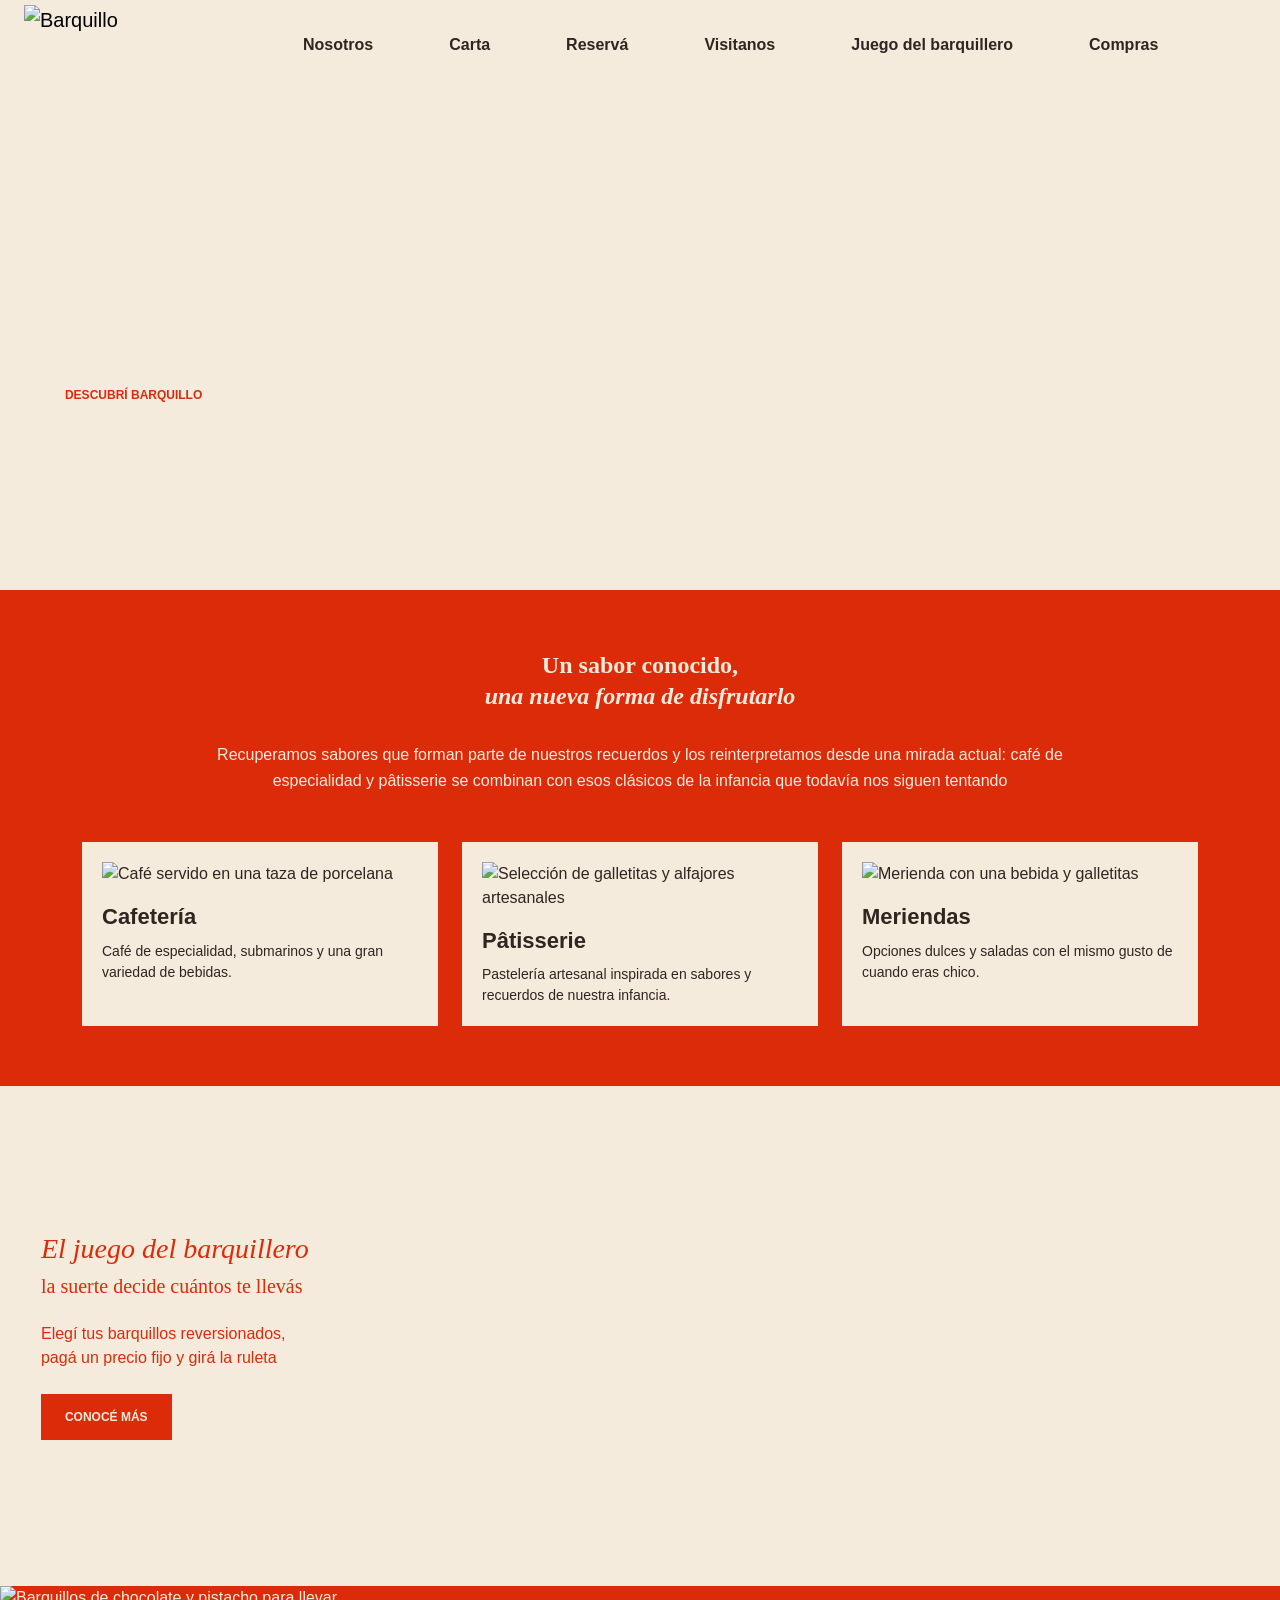
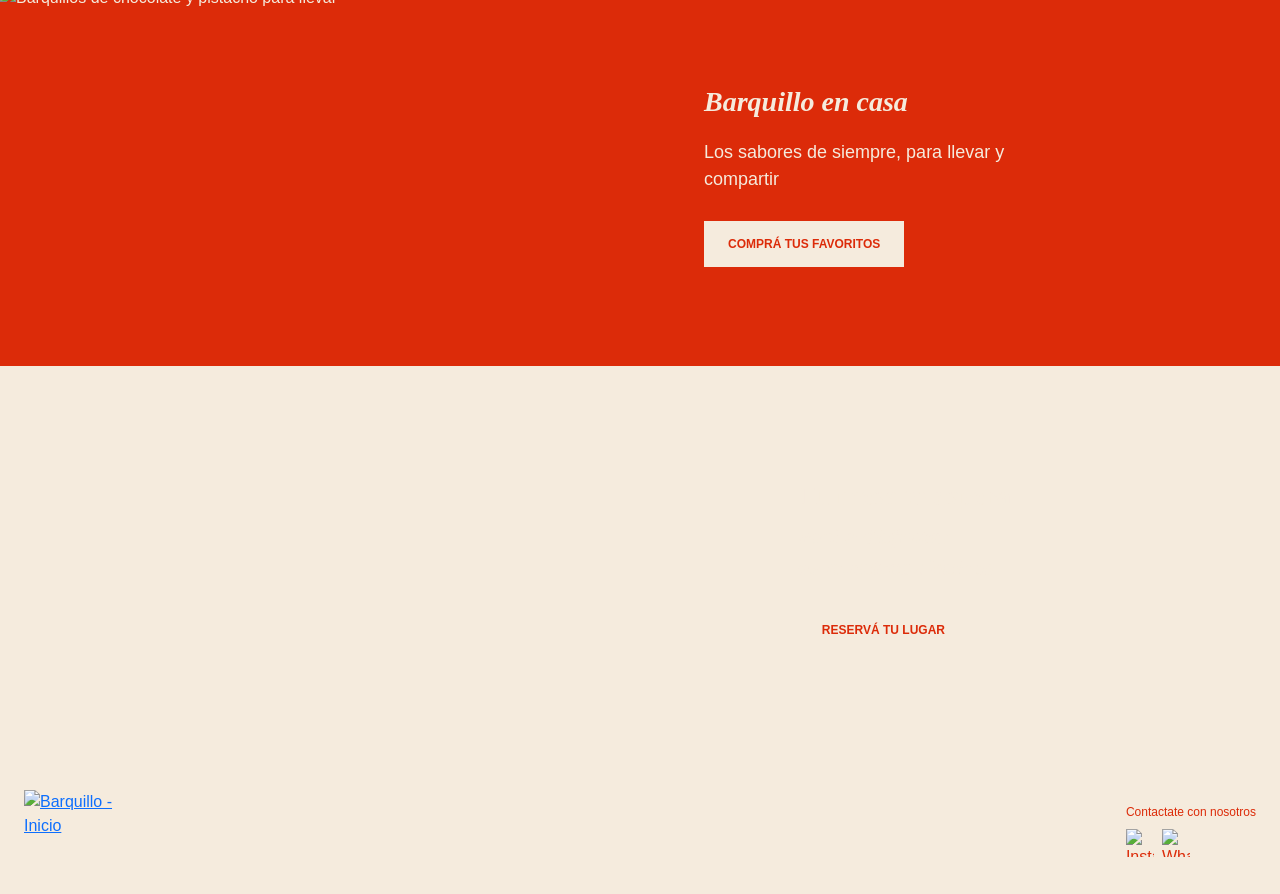
==== index.html @ aae3b6cb "Add files via upload" ====
<!DOCTYPE html>
<html lang="es">
<head>
    <meta charset="UTF-8">
    <meta name="viewport" content="width=device-width, initial-scale=1.0">

    <title>Barquillo | Café y pâtisserie</title>

    <!-- Bootstrap -->
    <link href="https://cdn.jsdelivr.net/npm/bootstrap@5.3.8/dist/css/bootstrap.min.css" rel="stylesheet">

    <!-- Nuestro CSS -->
    <link rel="stylesheet" href="css/estilos.css">
</head>

<body>

<header>
    <nav class="navbar navbar-expand-xl">
        <div class="container-fluid px-4">

            <!-- Logo -->
            <a class="navbar-brand" href="index.html">
                <img src="img/logo.png" alt="Barquillo - Inicio" width="120">
            </a>

            <!-- Botón del menú para celulares -->
            <button
                class="navbar-toggler"
                type="button"
                data-bs-toggle="collapse"
                data-bs-target="#menuPrincipal"
                aria-controls="menuPrincipal"
                aria-expanded="false"
                aria-label="Abrir o cerrar el menú">
                <span class="navbar-toggler-icon"></span>
            </button>

            <!-- Enlaces -->
            <div class="collapse navbar-collapse" id="menuPrincipal">
                <ul class="navbar-nav ms-auto">

                    <li class="nav-item">
                        <a class="nav-link" href="nosotros.html">Nosotros</a>
                    </li>

                    <li class="nav-item">
                        <a class="nav-link" href="carta.html">Carta</a>
                    </li>

                    <li class="nav-item">
                        <a class="nav-link" href="reservas.html">Reservá</a>
                    </li>

                    <li class="nav-item">
                        <a class="nav-link" href="visitanos.html">Visitanos</a>
                    </li>

                    <li class="nav-item">
                        <a class="nav-link" href="juego.html">Juego del barquillero</a>
                    </li>
                            
                    <li class="nav-item">
                        <a class="nav-link" href="compras.html">Compras</a>
                    </li>

                </ul>
            </div>

        </div>
    </nav>
</header>

    <main>
     <section class="banner-inicio">
        <div class="container-fluid contenido-banner">
            <h1>
                <em>Clásicos</em><br>
                que vuelven a encontrarte
            </h1>

            <a href="nosotros.html" class="boton-crema">
                DESCUBRÍ BARQUILLO
            </a>
        </div>
     </section>

     <section class="presentacion">
      <div class="container">

        <h2>
            Un sabor conocido,<br>
            <em>una nueva forma de disfrutarlo</em>
        </h2>

        <p>
            Recuperamos sabores que forman parte de nuestros recuerdos
            y los reinterpretamos desde una mirada actual:
            café de especialidad y pâtisserie se combinan con esos
            clásicos de la infancia que todavía nos siguen tentando
        </p>

        <div class="row g-4 mt-4">

    <!-- Cafetería -->
    <div class="col-12 col-md-4">
        <a href="carta.html#cafeteria" class="tarjeta enlace-tarjeta">
            <img
                src="img/cafeteria.png"
                alt="Café servido en una taza de porcelana"
                class="img-fluid">

            <h3>Cafetería</h3>

            <p>
                Café de especialidad, submarinos y
                una gran variedad de bebidas.
            </p>
        </a>
    </div>

    <!-- Pâtisserie -->
    <div class="col-12 col-md-4">
        <a href="carta.html#patisserie" class="tarjeta enlace-tarjeta">
            <img
                src="img/patisserie.png"
                alt="Selección de galletitas y alfajores artesanales"
                class="img-fluid">

            <h3>Pâtisserie</h3>

            <p>
                Pastelería artesanal inspirada en sabores
                y recuerdos de nuestra infancia.
            </p>
        </a>
    </div>

    <!-- Meriendas -->
    <div class="col-12 col-md-4">
        <a href="carta.html#meriendas" class="tarjeta enlace-tarjeta">
            <img
                src="img/meriendas.png"
                alt="Merienda con una bebida y galletitas"
                class="img-fluid">
                
                <h3>Meriendas</h3>
                
                <p>
                    Opciones dulces y saladas con el mismo
                    gusto de cuando eras chico.
                </p>
        </a>
    </div>

    </div> 
      </div>
     </section>

     <section class="juego-barquillero">
      <div class="container-fluid contenido-juego">
        <h2>
            <em>El juego del barquillero</em>
        </h2>

        <h3>la suerte decide cuántos te llevás</h3>

        <p>
            Elegí tus barquillos reversionados,<br>
            pagá un precio fijo y girá la ruleta
        </p>

        <a href="juego.html" class="boton-rojo">
            CONOCÉ MÁS
        </a>

      </div>
     </section>

      <section class="banner-compras">
        <div class="container-fluid p-0">
            <div class="row g-0">
                
                <div class="col-12 col-md-6">
                    <img
                    src="img/barquillos-compras.png"
                    alt="Barquillos de chocolate y pistacho para llevar"
                    class="imagen-banner-compras">
                </div>

            <div class="col-12 col-md-6 texto-banner-compras">
                <h2><em>Barquillo en casa</em></h2>

                <p>
                    Los sabores de siempre,
                    para llevar y compartir
                </p>

                <a href="compras.html" class="boton-crema">
                    COMPRÁ TUS FAVORITOS
                </a>
            </div>
        </div>
    </div>
</section>

     <section class="banner-reserva">
    <div class="container-fluid">
        <div class="row">
            <div class="col-6 offset-6 col-md-5 offset-md-7 contenido-reserva">

                <h2>Tu mesa te espera</h2>

                <p>
                    vení a disfrutar<br>
                    de nuestros clásicos
                </p>

                <a href="reservas.html" class="boton-crema">
                    RESERVÁ TU LUGAR
                </a>

            </div>
        </div>
    </div>
      </section>

    </main>

    <footer class="pie-pagina">
    <div class="container-fluid px-4">
        <div class="d-flex justify-content-between align-items-center gap-3">

            <!-- Logo -->
            <a href="index.html">
                <img
                    src="img/logo.png"
                    alt="Barquillo - Inicio"
                    class="logo-footer">
            </a>

            <!-- Contacto -->
            <div class="contacto-footer">
                <p>Contactate con nosotros</p>

                <div class="d-flex gap-2">
                    <img
                        src="img/instagram.png"
                        alt="Instagram"
                        class="icono-footer">

                    <img
                        src="img/whatsapp.png"
                        alt="WhatsApp"
                        class="icono-footer">
                </div>
            </div>

        </div>
    </div>
    </footer>

    <!-- Bootstrap: permite que funcione el menú desplegable -->
    <script src="https://cdn.jsdelivr.net/npm/bootstrap@5.3.8/dist/js/bootstrap.bundle.min.js"></script>

</body>
</html>
---- css/estilos.css ----
/* =========================
   ESTILOS GENERALES
   ========================= */

body {
    margin: 0;
    background-color: #F5EBDD;
    color: #30251F;
    font-family: Arial, sans-serif;
}


/* =========================
   ENCABEZADO
   ========================= */

header {
    background-color: #F5EBDD;
    padding: 0;
}

header .navbar {
    padding: 0;
    min-height: 90px;
}


/* Logo */

.navbar-brand {
    padding: 0;
}

.navbar-brand img {
    display: block;
    width: 100px;
    height: 80px;
    object-fit: contain;
}


/* Enlaces del menú */

.navbar-nav {
    gap: 60px;
    margin-right: 7vw;
}

.navbar-nav .nav-link {
    color: #30251F;
    font-weight: 600;
    padding: 12px 20px;
}

.navbar-nav .nav-link:hover {
    color: #DC2B09;
}


/* Botón del menú mobile */

.navbar-toggler {
    border: none;
    padding: 8px;
}

/* Tres líneas rojas */

.navbar-toggler-icon {
    background-image: linear-gradient(
        to bottom,
        #DC2B09 0%, #DC2B09 12%,
        transparent 12%, transparent 44%,
        #DC2B09 44%, #DC2B09 56%,
        transparent 56%, transparent 88%,
        #DC2B09 88%, #DC2B09 100%
    );
    width: 28px;
    height: 22px;
}


/* =========================
   BANNER PRINCIPAL
   ========================= */

.banner-inicio {
    background-image: url("../img/banner-galletitas.png");
    background-size: cover;
    background-position: center;
    min-height: 500px;

    display: flex;
    align-items: center;
}


/* Márgenes del contenido */

.contenido-banner {
    padding-left: 3.2%;
    padding-right: 3.2%;
}


/* Título */

.banner-inicio h1 {
    color: #F5EBDD;
    font-family: Georgia, serif;
    font-size: 24px;
    font-weight: bold;
    margin-bottom: 24px;
}

.banner-inicio h1 em {
    font-size: 48px;
}


/* Botón crema */

.boton-crema {
    display: inline-block;
    background-color: #F5EBDD;
    color: #DC2B09;
    padding: 14px 24px;
    text-decoration: none;
    font-size: 12px;
    font-weight: bold;
}

/* =========================
   PRESENTACIÓN
   ========================= */

.presentacion {
    background-color: #DC2B09;
    color: #F5EBDD;
    padding: 60px 0;
    text-align: center;
}

.presentacion h2 {
    font-family: Georgia, serif;
    font-size: 24px;
    font-weight: bold;
    line-height: 1.3;
    margin-bottom: 30px;
}

.presentacion p {
    font-size: 16px;
    line-height: 1.6;
    max-width: 900px;
    margin: 0 auto;
}

/* =========================
   TARJETAS
   ========================= */

.tarjeta {
    background-color: #F5EBDD;
    color: #30251F;
    padding: 20px;
    text-align: left;
    height: 100%;
}

.tarjeta img {
    width: 100%;
    aspect-ratio: 1 / 1.1;
    object-fit: cover;
}

.tarjeta h3 {
    font-size: 22px;
    font-weight: bold;
    margin-top: 18px;
    margin-bottom: 10px;
}

.tarjeta p {
    font-size: 14px;
    line-height: 1.5;
    margin: 0;
    max-width: none;
}

/* =========================
   EL JUEGO DEL BARQUILLERO
   ========================= */

.juego-barquillero {
    background-image: url("../img/ruleta-barquillo.png");
    background-size: cover;
    background-position: center;
    min-height: 500px;

    display: flex;
    align-items: center;

    color: #DC2B09;
}

.contenido-juego {
    padding: 50px 3.2%;
}

.juego-barquillero h2 {
    font-family: Georgia, serif;
    font-size: 28px;
    margin-bottom: 8px;
    max-width: 40%;
}

.juego-barquillero h3 {
    font-family: Georgia, serif;
    font-size: 20px;
    margin-bottom: 24px;
    max-width: 40%;
}

.juego-barquillero p {
    font-size: 16px;
    line-height: 1.5;
    margin-bottom: 24px;
    max-width: 40%;
}

.boton-rojo {
    display: inline-block;
    background-color: #DC2B09;
    color: #F5EBDD;
    padding: 14px 24px;
    text-decoration: none;
    font-size: 12px;
    font-weight: bold;
}

/* =========================
   BANNER DE RESERVAS
   ========================= */

.banner-reserva {
    background-image: url("../img/fachada-barquillo.png");
    background-size: cover;
    background-position: center;
    min-height: 400px;

    display: flex;
    align-items: center;

    color: #F5EBDD;
}

.contenido-reserva {
    padding: 50px 4%;
}

.banner-reserva h2 {
    font-family: Georgia, serif;
    font-size: 28px;
    font-weight: bold;
    margin-bottom: 8px;
}

.banner-reserva p {
    font-family: Georgia, serif;
    font-size: 24px;
    font-weight: bold;
    font-style: italic;
    line-height: 1.3;
    margin-bottom: 24px;
}

/* =========================
   PIE DE PÁGINA
   ========================= */

.pie-pagina {
    background-color: #F5EBDD;
    padding: 24px 0;
}

.logo-footer {
    display: block;
    width: 100px;
    height: 80px;
    object-fit: contain;
}

.contacto-footer {
    color: #DC2B09;
}

.contacto-footer p {
    font-size: 12px;
    margin-bottom: 8px;
}

.icono-footer {
    width: 28px;
    height: 28px;
    object-fit: contain;
}

/* =========================
   NOSOTROS: ENCABEZADO
   ========================= */

.encabezado-nosotros {
    background-color: #DC2B09;
    color: #F5EBDD;
    padding: 0;
}

.texto-encabezado-nosotros {
    display: flex;
    align-items: center;
    padding: 60px 3.5%;
}

.foto-encabezado-nosotros {
    display: block;
    width: 100%;
    height: 420px;
    object-fit: cover;
    object-position: center;
}

.encabezado-nosotros h1 {
    font-family: Georgia, serif;
    font-size: 32px;
    font-weight: bold;
    line-height: 1.3;
    margin-bottom: 24px;
}

.encabezado-nosotros h1 em {
    font-size: 44px;
}

.encabezado-nosotros p {
    font-size: 16px;
    line-height: 1.6;
    margin-bottom: 0;
}

/* =========================
   NOSOTROS: NUESTRA HISTORIA
   ========================= */

.historia-nosotros {
    padding: 0;
    background-color: #F5EBDD;
    color: #DC2B09;
}

.foto-vitrina-nosotros {
    display: block;
    width: 100%;
    height: 100%;
    max-height: 720px;
    object-fit: cover;
    object-position: center;
}

.texto-historia-nosotros {
    padding: 60px 5%;
}

.historia-nosotros h2 {
    font-family: Georgia, serif;
    font-size: 28px;
    font-weight: bold;
    line-height: 1.3;
    margin-bottom: 30px;
}

.historia-nosotros p {
    font-size: 16px;
    line-height: 1.6;
    margin-bottom: 24px;
}

.historia-nosotros p:last-child {
    margin-bottom: 0;
}

/* =========================
   NOSOTROS: ORIGEN DEL NOMBRE
   ========================= */

.origen-barquillo {
    background-color: #DC2B09;
    color: #F5EBDD;
    padding: 60px 0;
    text-align: center;
}

.origen-barquillo h2 {
    font-family: Georgia, serif;
    font-size: 28px;
    font-weight: bold;
    line-height: 1.3;
    margin-bottom: 30px;
}

.origen-barquillo p {
    font-size: 16px;
    line-height: 1.6;
    max-width: 700px;
    margin: 0 auto 24px;
}

.foto-barquillero {
    display: block;
    width: 100%;
    max-width: 600px;
    height: auto;
    margin: 35px auto;
}

.origen-barquillo .cierre-origen {
    margin-bottom: 0;
    font-weight: bold;
}

/* =========================
   NOSOTROS: BANNER DE RESERVAS
   ========================= */

.reserva-nosotros {
    background-image:
    linear-gradient(
        rgba(0, 0, 0, 0.25),
        rgba(0, 0, 0, 0.25)
    ),
    url("../img/banner-mesa-nosotros.png");
    background-size: cover;
    background-position: center;

    min-height: 400px;
    padding: 50px 3.2%;

    display: flex;
    align-items: center;

    color: #F5EBDD;
}

.reserva-nosotros h2 {
    font-family: Georgia, serif;
    font-size: 28px;
    font-weight: bold;
    margin-bottom: 16px;
}

/* =========================
   CARTA: CATEGORÍAS
   ========================= */

.categorias-carta {
    background-color: #F5EBDD;
    padding: 35px 0;
}

.boton-categoria {
    display: inline-block;
    min-width: 160px;
    padding: 12px 24px;

    border: 1px solid #DC2B09;
    color: #DC2B09;

    text-align: center;
    text-decoration: none;
    font-size: 12px;
    font-weight: bold;
}

.boton-categoria:hover,
.boton-categoria:focus-visible {
    background-color: #DC2B09;
    color: #F5EBDD;
}

/* =========================
   CARTA: PRODUCTOS Y PRECIOS
   ========================= */

.seccion-carta {
    background-color: #DC2B09;
    color: #F5EBDD;
    scroll-margin-top: 20px;
}

.contenido-carta {
    padding: 60px 5%;
}

.contenido-carta h2 {
    font-family: Georgia, serif;
    font-size: 28px;
    font-weight: bold;
    margin-bottom: 30px;
}

.lista-carta {
    list-style: none;
    padding: 0;
    margin: 0;
}

.lista-carta li {
    display: flex;
    justify-content: space-between;
    align-items: baseline;
    gap: 20px;

    padding: 10px 0;
    font-size: 16px;
}

.lista-carta li span:last-child {
    white-space: nowrap;
}

.columna-foto-carta {
    position: relative;
    min-height: 400px;
}

.foto-carta {
    position: absolute;
    inset: 0;
    width: 100%;
    height: 100%;
    object-fit: cover;
}

/* Colores del bloque Pâtisserie */

#patisserie {
    background-color: #F5EBDD;
    color: #DC2B09;
}

/* =========================
   CARTA: OTRAS BEBIDAS
   ========================= */

.otras-bebidas {
    background-color: #F5EBDD;
    color: #DC2B09;
}

/* =========================
   CARTA: BANNER DE RESERVAS
   ========================= */

.reserva-carta {
    background-image: url("../img/banner-reserva-carta.png");
    background-size: cover;
    background-position: center;

    min-height: 400px;
    padding: 50px 3.2%;

    display: flex;
    align-items: center;

    color: #F5EBDD;
}

.reserva-carta h2 {
    font-family: Georgia, serif;
    font-size: 28px;
    font-weight: bold;
    margin-bottom: 16px;
}

/* =========================
   RESERVAS: ENCABEZADO
   ========================= */

.encabezado-reservas {
    background-image: url("../img/banner-reservas.jpg");
    background-size: cover;
    background-position: center;

    min-height: 420px;
    padding: 60px 3.2%;

    display: flex;
    align-items: center;

    color: #F5EBDD;
}

.encabezado-reservas h1 {
    font-family: Georgia, serif;
    font-size: 40px;
    font-weight: bold;
    margin-bottom: 8px;
}

.encabezado-reservas p {
    font-family: Georgia, serif;
    font-size: 24px;
    font-weight: bold;
    margin-bottom: 0;
}

/* =========================
   RESERVAS: FORMULARIO
   ========================= */

.seccion-formulario {
    padding: 60px 0;
}

.seccion-formulario h2 {
    color: #DC2B09;
    font-family: Georgia, serif;
    font-size: 28px;
    font-weight: bold;
    margin-bottom: 30px;
}

.formulario-reservas {
    background-color: #DC2B09;
    color: #F5EBDD;
    padding: 35px;
}

.formulario-reservas .form-label {
    font-size: 14px;
}

.formulario-reservas .form-control,
.formulario-reservas .form-select {
    background-color: #F5EBDD;
    color: #30251F;
    border: 0;
    border-radius: 0;
    min-height: 44px;
}

/* Botón del formulario de reservas */
.formulario-reservas .boton-crema {
    border: none;
    cursor: pointer;
}

/* Información para la visita */
.antes-de-venir {
    background-color: #DC2B09;
    color: #F5EBDD;
    padding: 50px 0;
}

.antes-de-venir h2 {
    font-family: Georgia, serif;
    font-size: 28px;
    font-weight: bold;
    margin-bottom: 24px;
}

.antes-de-venir p {
    font-size: 16px;
    line-height: 1.5;
    margin-bottom: 12px;
}

.antes-de-venir p:last-child {
    margin-bottom: 0;
}

/* Encabezado de Visitanos */
.encabezado-visitanos {
    background-image: url("../img/banner-visitanos.jpg");
    background-size: cover;
    background-position: center bottom;

    min-height: 420px;
    padding: 60px 3.2%;

    display: flex;
    align-items: center;

    color: #F5EBDD;
}

.encabezado-visitanos h1 {
    font-family: Georgia, serif;
    font-size: 40px;
    font-weight: bold;
    margin-bottom: 8px;
}

.encabezado-visitanos p {
    font-family: Georgia, serif;
    font-size: 24px;
    font-weight: bold;
    margin-bottom: 0;
}

/* Ubicación y horarios */
.ubicacion-visitanos {
    background-color: #DC2B09;
    color: #F5EBDD;
}

.texto-ubicacion {
    min-height: 420px;
    padding: 60px 4%;

    display: flex;
    flex-direction: column;
    justify-content: center;
}

.texto-ubicacion h2 {
    font-family: Georgia, serif;
    font-size: 28px;
    font-weight: bold;
    margin-bottom: 28px;
}

.texto-ubicacion p {
    font-size: 16px;
    line-height: 1.5;
    margin-bottom: 24px;
}

.texto-ubicacion p:last-child {
    margin-bottom: 0;
}

/* Mapa de ubicación */
.mapa-ubicacion iframe {
    display: block;
    width: 100%;
    height: 100%;
    min-height: 420px;
    border: 0;
}

/* Texto previo a la galería */
.cierre-visitanos {
    background-color: #F5EBDD;
    color: #DC2B09;
    padding: 50px 3.2%;
}

.cierre-visitanos h2 {
    font-family: Georgia, serif;
    font-size: 28px;
    font-weight: bold;
    margin-bottom: 24px;
}

.cierre-visitanos p {
    font-size: 16px;
    line-height: 1.5;
    margin-bottom: 0;
}

/* Galería de Visitanos */
.galeria-visitanos img {
    display: block;
    width: 100%;
    aspect-ratio: 1 / 1;
    object-fit: cover;
    object-position: center;
}

/* Encabezado del Juego del barquillero */
.encabezado-juego {
    background-image:
    linear-gradient(
        to bottom,
        rgba(0, 0, 0, 0.5) 0%,
        rgba(0, 0, 0, 0.3) 45%,
        rgba(0, 0, 0, 0) 100%
    ),
    url("../img/banner-juego.jpg");
    background-size: cover;
    background-position: center top;

    min-height: 420px;
    padding: 60px 3.2%;

    display: flex;
    align-items: center;

    color: #F5EBDD;
}

.encabezado-juego h1 {
    font-family: Georgia, serif;
    font-size: 40px;
    font-weight: bold;
    margin-bottom: 8px;
}

.encabezado-juego p {
    font-family: Georgia, serif;
    font-size: 24px;
    font-weight: bold;
    margin-bottom: 0;
}

/* Explicación del juego */
.como-se-juega {
    background-color: #DC2B09;
    color: #F5EBDD;
}

.texto-como-jugar {
    padding: 60px 4%;
}

.texto-como-jugar h2 {
    font-family: Georgia, serif;
    font-size: 28px;
    font-weight: bold;
    margin-bottom: 8px;
}

.texto-como-jugar h3 {
    font-family: Georgia, serif;
    font-size: 24px;
    font-weight: bold;
    margin-bottom: 28px;
}

.texto-como-jugar ol {
    padding-left: 20px;
    margin-bottom: 24px;
}

.texto-como-jugar li,
.texto-como-jugar p {
    font-size: 16px;
    line-height: 1.5;
}

.texto-como-jugar p {
    margin-bottom: 24px;
}

.texto-como-jugar p:last-child {
    margin-bottom: 0;
}

/* Video del barquillero */
.columna-video-juego {
    display: flex;
    background-color: #000;
}

.video-barquillero {
    display: block;
    width: 100%;
    min-width: 0;
    height: 100%;
    object-fit: cover;
}

/* Invitación a reservar desde el juego */
.reserva-juego {
    background-color: #F5EBDD;
    padding: 40px 5%;

    display: flex;
    justify-content: center;
}

.tarjeta-reserva-juego {
    background-color: #DC2B09;
    color: #F5EBDD;
    padding: 45px 35px;
    text-align: center;
}

.tarjeta-reserva-juego h2 {
    font-family: Georgia, serif;
    font-size: 28px;
    font-weight: bold;
    margin-bottom: 24px;
}

/* Encabezado de Compras */

.encabezado-compras {
    background-color: #DC2B09;
    color: #F5EBDD;
}

.texto-encabezado-compras {
    min-height: 420px;
    padding: 60px 6.4%;

    display: flex;
    flex-direction: column;
    justify-content: center;
}

.encabezado-compras h1 {
    font-family: Georgia, serif;
    font-size: 40px;
    font-weight: bold;
    margin-bottom: 16px;
}

.encabezado-compras p {
    font-size: 18px;
    line-height: 1.5;
    margin-bottom: 0;
}

.imagen-encabezado-compras {
    display: block;
    width: 100%;
    height: 420px;
    object-fit: cover;
    object-position: center;
}

/* Productos de Compras */

.productos-compras {
    background-color: #F5EBDD;
    padding: 60px 0;
}

.productos-compras h2 {
    color: #DC2B09;
    font-family: Georgia, serif;
    font-size: 28px;
    font-weight: bold;
    text-align: center;
    margin-bottom: 36px;
}

.producto-compra {
    background-color: #DC2B09;
    color: #F5EBDD;
    border: none;
    border-radius: 0;
    overflow: hidden;
}

.producto-compra .card-img-top {
    width: 100%;
    aspect-ratio: 1 / 1;
    object-fit: cover;
    border-radius: 0;
}

.producto-compra .card-body {
    padding: 24px;
}

.producto-compra h3 {
    color: #F5EBDD;
    font-family: Georgia, serif;
    font-size: 22px;
    font-weight: bold;
    margin-bottom: 16px;
}

.producto-compra p {
    font-size: 16px;
    line-height: 1.5;
    margin-bottom: 20px;
}

.producto-compra .precio-producto {
    color: #F5EBDD;
    font-size: 20px;
    font-weight: bold;
}

.boton-comprar {
    background-color: #DC2B09;
    color: #F5EBDD;
    border: 0;
    padding: 14px 16px;
    font-family: inherit;
    font-size: 12px;
    font-weight: bold;
    cursor: pointer;
}

.boton-comprar:hover {
    background-color: #B92308;
}

.boton-comprar:focus-visible {
    outline: 2px solid #30251F;
    outline-offset: 3px;
}

/* Botones de las tarjetas de productos */

.producto-compra .boton-comprar {
    background-color: #F5EBDD;
    color: #DC2B09;
    border: none;
}

.producto-compra .boton-comprar:hover {
    background-color: #E8D9C5;
}

/* Carrito de compras */

.carrito-compras {
    background-color: #F5EBDD;
    color: #30251F;
    padding: 0 0 60px;
}

.carrito-compras h2 {
    color: #DC2B09;
    font-family: Georgia, serif;
    font-size: 28px;
    font-weight: bold;
    margin-bottom: 20px;
}

#lista-carrito {
    list-style: none;
    padding: 0;
    margin: 24px 0;
}

#lista-carrito li {
    padding: 12px 0;
    border-bottom: 1px solid #DC2B09;
}

.total-carrito {
    color: #DC2B09;
    font-size: 22px;
    margin-bottom: 24px;
}

.carrito-compras .boton-comprar {
    margin: 0 8px 12px 0;
}

.boton-comprar:disabled {
    opacity: 0.5;
    cursor: not-allowed;
}

#mensaje-compra {
    color: #DC2B09;
    font-weight: bold;
    margin-top: 20px;
}

/* Barquillos para llevar */

.barquillos-para-llevar {
    background-color: #DC2B09;
    color: #F5EBDD;
    padding: 50px 5%;
}

.barquillos-para-llevar h2 {
    font-family: Georgia, serif;
    font-size: 28px;
    font-weight: bold;
    margin-bottom: 20px;
}

.barquillos-para-llevar p {
    font-size: 16px;
    line-height: 1.5;
    max-width: 540px;
    margin: 0 auto 28px;
}

/* Banner de Compras en Inicio */

.banner-compras {
    background-color: #DC2B09;
    color: #F5EBDD;
}

.imagen-banner-compras {
    display: block;
    width: 100%;
    height: 380px;
    object-fit: cover;
    object-position: center;
}

.texto-banner-compras {
    min-height: 380px;
    padding: 50px 5%;

    display: flex;
    flex-direction: column;
    justify-content: center;
    align-items: flex-start;
}

.texto-banner-compras h2 {
    font-family: Georgia, serif;
    font-size: 28px;
    font-weight: bold;
    margin-bottom: 20px;
}

.texto-banner-compras p {
    font-size: 18px;
    line-height: 1.5;
    max-width: 350px;
    margin-bottom: 28px;
}

/* Capa oscura para mejorar la lectura de los banners */

.banner-oscuro {
    position: relative;
    isolation: isolate;
}

.banner-oscuro::before {
    content: "";
    position: absolute;
    inset: 0;
    background-color: rgba(0, 0, 0, 0.30);
    z-index: -1;
    pointer-events: none;
}

/* Ícono y título del carrito */

.titulo-carrito {
    display: flex;
    align-items: center;
    gap: 12px;
}

.titulo-carrito svg {
    flex-shrink: 0;
}

/* Página actual en el menú */

.navbar-nav .nav-link.active {
    color: #DC2B09;
}

/* Menú desplegable en celulares y tablets */

@media (max-width: 1199.98px) {
    .navbar-nav {
        gap: 0;
        margin-right: 0;
        padding-bottom: 16px;
    }
}

/* =========================
   AJUSTES PARA CELULARES
   ========================= */

@media (max-width: 767.98px) {

    /* Menú */

    .navbar-nav {
        gap: 0;
        margin-right: 0;
    }

    /* Banner */

    .banner-inicio {
        min-height: 0;
        height: clamp(240px, 55vw, 420px);
        padding: 0;

        background-size: auto 160%;
        background-position: 15% center;
        background-repeat: no-repeat;
    }

    /* Márgenes del contenido */

    .contenido-banner {
        padding-left: 5%;
        padding-right: 5%;
    }

    /* Título */

    .banner-inicio h1 {
        font-size: 22px;
        line-height: 1.25;
        max-width: 180px;
        margin-bottom: 22px;
    }

    .banner-inicio h1 em {
        font-size: 34px;
    }

    /* Botón */

    .banner-inicio .boton-crema {
        font-size: 10px;
        padding: 12px 16px;
    }

    /* Juego del barquillero en celulares */
    
    .juego-barquillero {
        min-height: 440px;
        min-height: max(440px, 117vw);

       background-size: cover;
       background-position: left center;
       background-repeat: no-repeat;
}

    .contenido-juego {
        padding: 60px 10%;
}

    .juego-barquillero h2 {
        font-size: 24px;
        line-height: 1.3;
        max-width: 60%;
        margin-bottom: 8px;
}

    .juego-barquillero h3 {
        font-size: 20px;
        line-height: 1.3;
        max-width: 60%;
        margin-bottom: 28px;
}

    .juego-barquillero p {
        font-size: 14px;
        line-height: 1.5;
        max-width: 60%;
        margin-bottom: 28px;
}

/* Banner de reservas en celulares */

    /* Banner de reservas en celulares */

    .banner-reserva {
        min-height: 300px;
        background-position: right center;

        background-image:
         linear-gradient(
            to right,
            transparent 35%,
            rgba(0, 0, 0, 0.55) 60%,
            rgba(0, 0, 0, 0.65) 100%
        ),
        url("../img/fachada-barquillo.png");
}

    .banner-reserva .contenido-reserva {
        width: 40%;
        margin-left: 60%;
        padding: 30px 12px;
}

    .banner-reserva h2 {
        font-size: 22px;
        line-height: 1.2;
}

    .banner-reserva p {
        font-size: 16px;
        line-height: 1.3;
}

    .banner-reserva .boton-crema {
        font-size: 10px;
        padding: 12px 8px;
        text-align: center;
}

    /* Encabezado de Nosotros en celulares */

    .encabezado-nosotros {
    padding: 0;
}

    .texto-encabezado-nosotros {
    padding: 45px 5%;
}

    .foto-encabezado-nosotros {
    height: 280px;
    min-height: 0;
}

    .encabezado-nosotros h1 {
        font-size: 24px;
}

    .encabezado-nosotros h1 em {
        font-size: 34px;
}

    .encabezado-nosotros p br {
        display: none;
}

/* Nuestra historia en celulares */

.foto-vitrina-nosotros {
    height: 320px;
}

.texto-historia-nosotros {
    padding: 40px 5%;
}

.historia-nosotros h2 {
    font-size: 24px;
}

/* Origen de Barquillo en celulares */

.origen-barquillo {
    padding: 40px 5%;
}

.origen-barquillo h2 {
    font-size: 24px;
}

/* Banner de reservas de Nosotros en celulares */

.reserva-nosotros {
    min-height: 280px;
    padding: 40px 5%;
}

.reserva-nosotros h2 {
    font-size: 24px;
}

/* Productos de la carta en celulares */

.contenido-carta {
    padding: 40px 5%;
}

.contenido-carta h2 {
    font-size: 24px;
}

.columna-foto-carta {
    min-height: 320px;
}

/* Banner de reservas de Carta en celulares */

.reserva-carta {
    min-height: 280px;
    padding: 40px 5%;
}

.reserva-carta h2 {
    font-size: 24px;
}

/* Encabezado de Reservas en celulares */
.encabezado-reservas {
    min-height: 0;
    height: 55vw;
    padding: 10% 5%;

    background-size: 150% auto;
    background-position: left 35%;
    background-repeat: no-repeat;

    align-items: flex-start;
}

.encabezado-reservas .container-fluid {
    padding: 0;
}

.encabezado-reservas h1 {
    font-size: clamp(20px, 6vw, 28px);
    line-height: 1.2;
    margin-bottom: 4px;
}

.encabezado-reservas p {
    font-size: clamp(13px, 3.8vw, 18px);
    line-height: 1.2;
    max-width: 48%;
    margin-bottom: 0;
}

/* Formulario de reservas en celulares */
.seccion-formulario {
    padding: 40px 0;
}

.seccion-formulario h2 {
    font-size: 24px;
    margin-bottom: 24px;
}

.formulario-reservas {
    padding: 24px 20px;
}

/* Información para la visita en celulares */
.antes-de-venir {
    padding: 40px 0;
}

.antes-de-venir h2 {
    font-size: 24px;
}

/* Visitanos en celulares */
.encabezado-visitanos {
    min-height: 0;
    height: 55vw;
    padding: 10% 5%;

    background-size: 180% auto;
    background-position: center bottom;
    background-repeat: no-repeat;

    align-items: flex-start;
}

.encabezado-visitanos h1 {
    font-size: 28px;
}

.encabezado-visitanos p {
    font-size: 18px;
}

.texto-ubicacion {
    min-height: 0;
    padding: 40px 5%;
}

.texto-ubicacion h2 {
    font-size: 24px;
}

.mapa-ubicacion iframe {
    height: 300px;
    min-height: 0;
}

.cierre-visitanos {
    padding: 40px 5%;
}

.cierre-visitanos h2 {
    font-size: 24px;
}

/* Galería de Visitanos en celulares */
.galeria-visitanos img {
    width: 100%;
    height: 56vw;
    aspect-ratio: auto;
    object-fit: cover;
}

.galeria-visitanos .row > div:last-child img {
    object-position: center bottom;
}

/* Página del juego en celulares */
.encabezado-juego {
    min-height: 0;
    height: 55vw;
    padding: 10% 5%;

    background-size: cover;
    background-position: center top;

    align-items: flex-start;
}

.encabezado-juego h1 {
    font-size: clamp(22px, 6vw, 28px);
    max-width: 100%;
    margin-bottom: 4px;
}

.encabezado-juego p {
    font-size: clamp(14px, 4vw, 18px);
    max-width: 100%;
}

.texto-como-jugar {
    padding: 40px 5%;
}

.texto-como-jugar h2 {
    font-size: 24px;
}

.texto-como-jugar h3 {
    font-size: 20px;
}

.video-barquillero {
    height: auto;
}

.tarjeta-reserva-juego {
    width: 100%;
    max-width: 320px;
    padding: 35px 24px;
}

.tarjeta-reserva-juego h2 {
    font-size: 24px;
}

    /* Encabezado de Compras en celulares */

    .texto-encabezado-compras {
        min-height: 0;
        padding: 40px 5%;
    }

    .encabezado-compras h1 {
        font-size: 28px;
    }

    .encabezado-compras p {
        font-size: 18px;
    }

    .imagen-encabezado-compras {
        height: 75vw;
    }

    /* Banner de Compras en Inicio: celulares */

    .imagen-banner-compras {
        height: 75vw;
    }

    .texto-banner-compras {
        min-height: 0;
        padding: 40px 5%;
    }

    .texto-banner-compras h2 {
        font-size: 24px;
    }

    .texto-banner-compras p {
        font-size: 16px;
    }

} /* Fin de los ajustes para celulares */

/* Tarjetas del inicio con enlace a la carta */
.enlace-tarjeta {
    display: block;
    color: #30251F;
    text-decoration: none;
}

.enlace-tarjeta:hover {
    color: #30251F;
}

.enlace-tarjeta:focus-visible {
    outline: 3px solid #30251F;
    outline-offset: 4px;
}
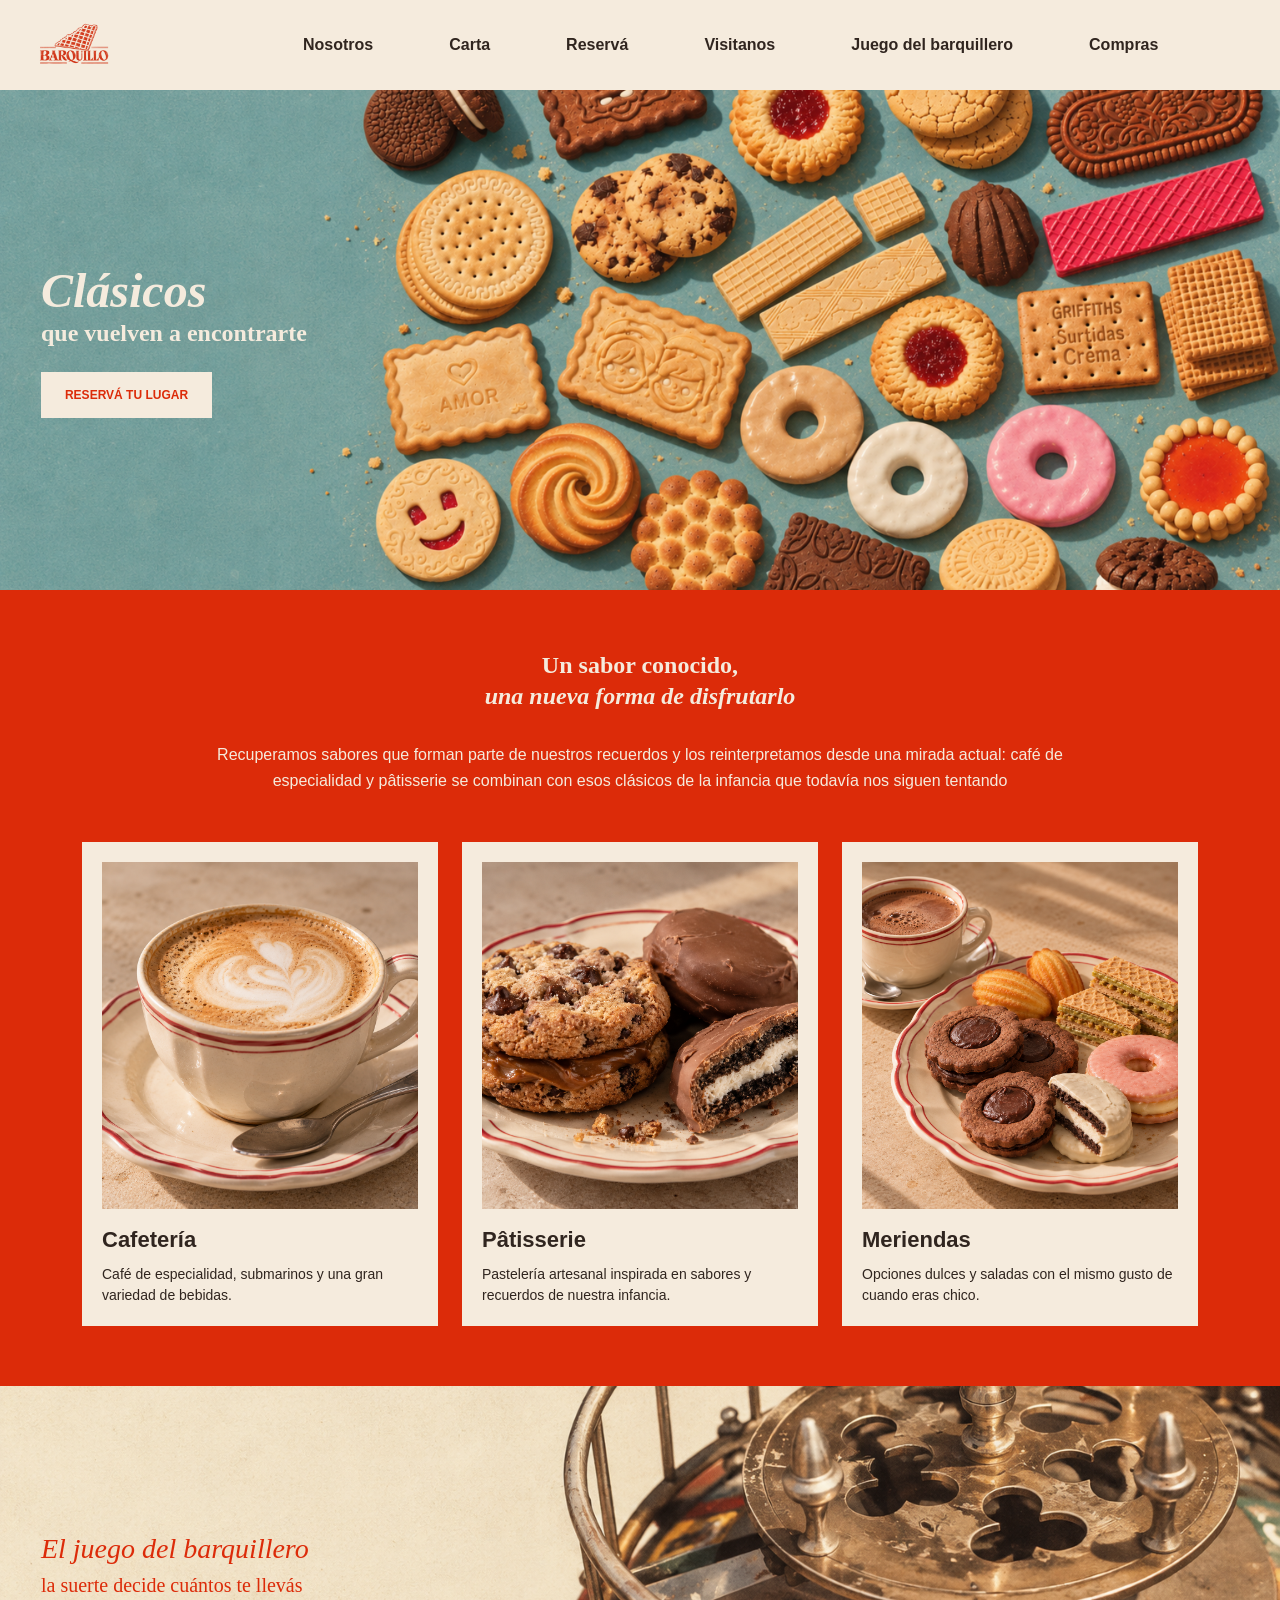
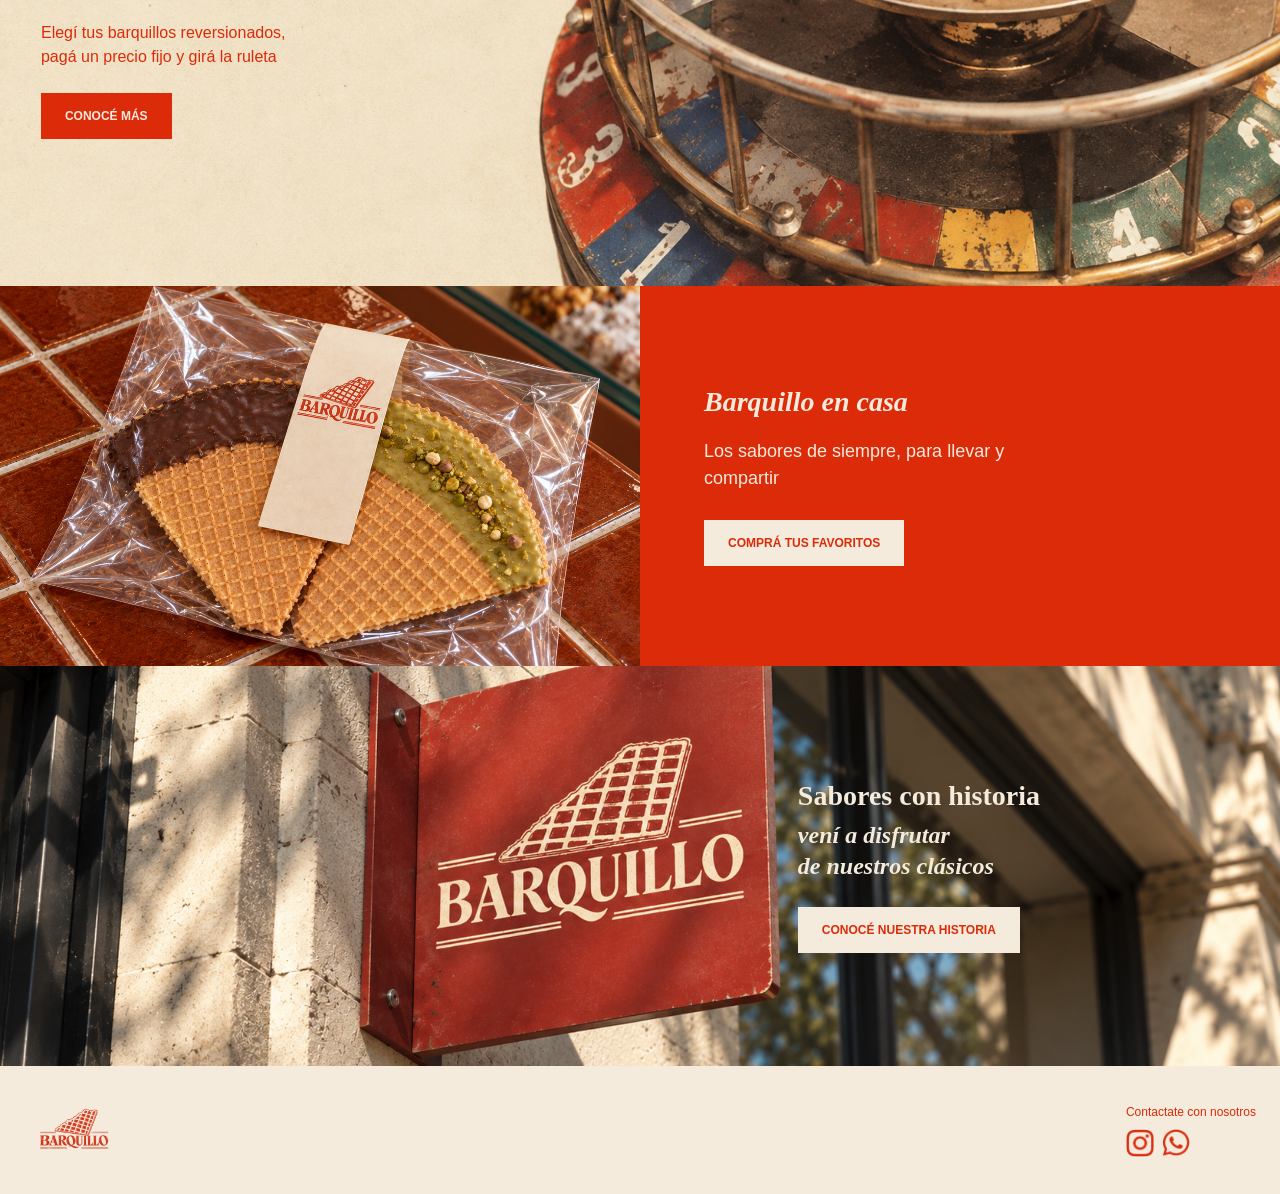
==== commit c3a0c30d: "Add files via upload" ====
--- a/index.html
+++ b/index.html
@@ -79,8 +79,8 @@
                 que vuelven a encontrarte
             </h1>
 
-            <a href="nosotros.html" class="boton-crema">
-                DESCUBRÍ BARQUILLO
+            <a href="reservas.html" class="boton-crema">
+                RESERVÁ TU LUGAR
             </a>
         </div>
      </section>
@@ -209,15 +209,15 @@
         <div class="row">
             <div class="col-6 offset-6 col-md-5 offset-md-7 contenido-reserva">
 
-                <h2>Tu mesa te espera</h2>
+                <h2>Sabores con historia</h2>
 
                 <p>
                     vení a disfrutar<br>
                     de nuestros clásicos
                 </p>
 
-                <a href="reservas.html" class="boton-crema">
-                    RESERVÁ TU LUGAR
+                <a href="nosotros.html" class="boton-crema">
+                    CONOCÉ NUESTRA HISTORIA
                 </a>
 
             </div>
